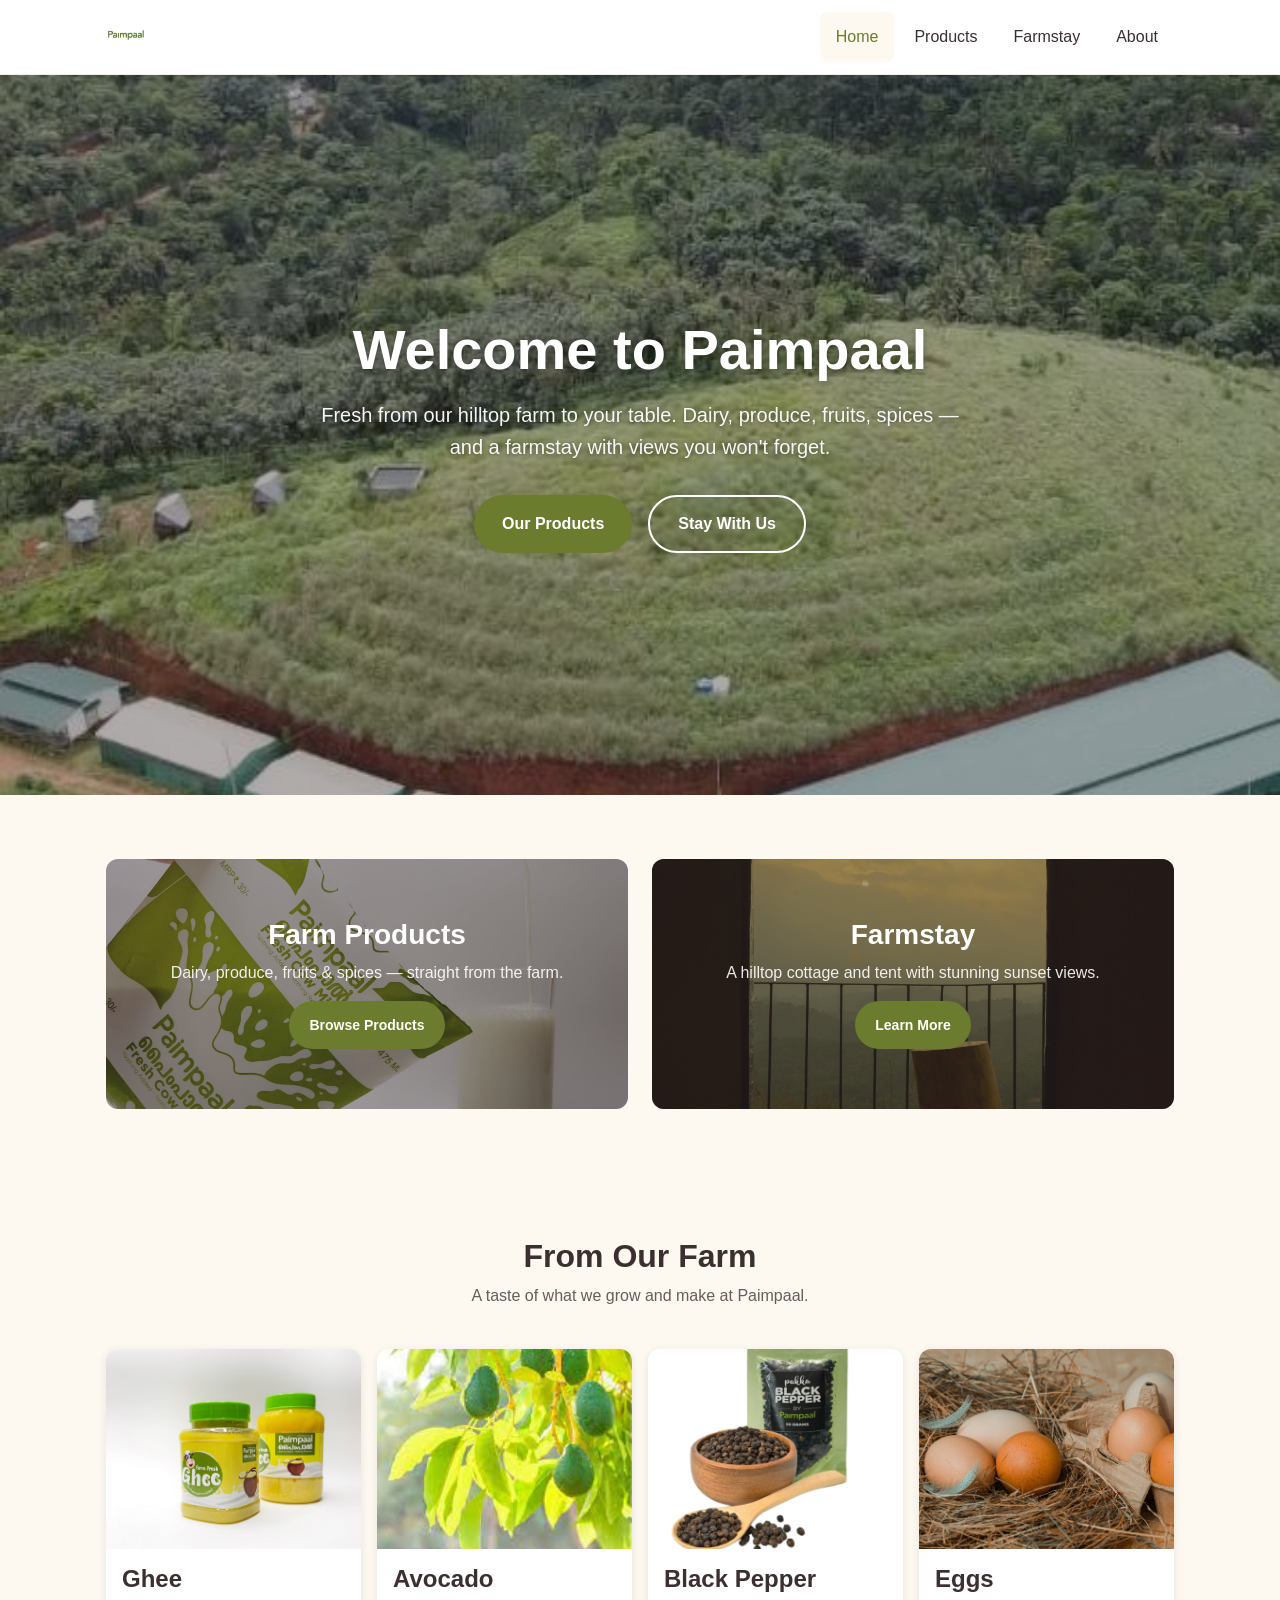
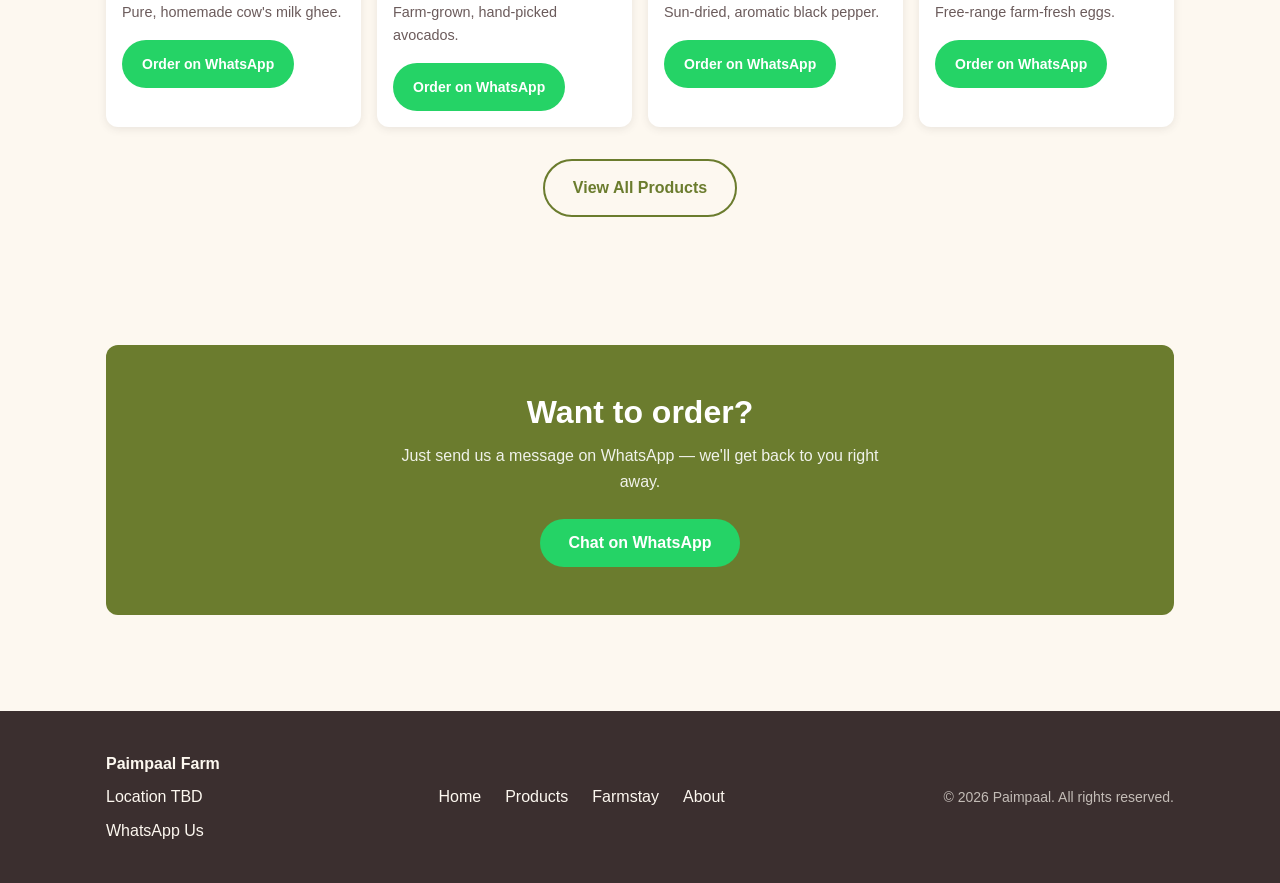
==== index.html @ 1454d9e9 "Initial site: 4-page static site with mobile-first design HTML + CSS + vanilla JS, no frameworks. Pa" ====
<!DOCTYPE html>
<html lang="en">
<head>
  <meta charset="UTF-8">
  <meta name="viewport" content="width=device-width, initial-scale=1.0">
  <meta name="description" content="Paimpaal — Fresh farm products and hilltop farmstay in India. Dairy, produce, fruits, spices, and a scenic cottage getaway.">
  <title>Paimpaal — Farm Fresh Products & Farmstay</title>
  <link rel="stylesheet" href="css/style.css">
</head>
<body>

  <!-- Header -->
  <header class="header">
    <div class="container">
      <a href="index.html" class="header__logo">
        <img src="images/green_logo.png" alt="Paimpaal" width="120" height="40">
      </a>
      <nav class="header__nav">
        <a href="index.html">Home</a>
        <a href="products.html">Products</a>
        <a href="farmstay.html">Farmstay</a>
        <a href="about.html">About</a>
      </nav>
      <button class="header__hamburger" aria-label="Menu">
        <span></span>
        <span></span>
        <span></span>
      </button>
    </div>
  </header>

  <!-- Hero -->
  <section class="hero">
    <img src="images/farm_top.jpeg" alt="Aerial view of Paimpaal farm" class="hero__bg" loading="eager">
    <div class="hero__content">
      <h1>Welcome to Paimpaal</h1>
      <p>Fresh from our hilltop farm to your table. Dairy, produce, fruits, spices — and a farmstay with views you won't forget.</p>
      <div style="display: flex; gap: 1rem; justify-content: center; flex-wrap: wrap;">
        <a href="products.html" class="btn btn--primary">Our Products</a>
        <a href="farmstay.html" class="btn btn--outline">Stay With Us</a>
      </div>
    </div>
  </section>

  <!-- Quick Links -->
  <section>
    <div class="container">
      <div class="quick-links">
        <a href="products.html" class="quick-link">
          <img src="images/milk.jpg" alt="Farm products" loading="lazy">
          <div class="quick-link__overlay">
            <h3>Farm Products</h3>
            <p>Dairy, produce, fruits & spices — straight from the farm.</p>
            <span class="btn btn--primary btn--sm">Browse Products</span>
          </div>
        </a>
        <a href="farmstay.html" class="quick-link">
          <img src="images/tent_scenery.jpeg" alt="Farmstay with scenic views" loading="lazy">
          <div class="quick-link__overlay">
            <h3>Farmstay</h3>
            <p>A hilltop cottage and tent with stunning sunset views.</p>
            <span class="btn btn--primary btn--sm">Learn More</span>
          </div>
        </a>
      </div>
    </div>
  </section>

  <!-- Featured Products -->
  <section>
    <div class="container">
      <div class="section-header">
        <h2>From Our Farm</h2>
        <p>A taste of what we grow and make at Paimpaal.</p>
      </div>
      <div class="featured-grid">
        <div class="card">
          <img src="images/ghee.jpg" alt="Fresh ghee" class="card__img" loading="lazy">
          <div class="card__body">
            <h3>Ghee</h3>
            <p>Pure, homemade cow's milk ghee.</p>
            <button class="btn btn--whatsapp btn--sm" onclick="openWhatsApp('Ghee')">Order on WhatsApp</button>
          </div>
        </div>
        <div class="card">
          <img src="images/avocado.jpg" alt="Fresh avocados" class="card__img" loading="lazy">
          <div class="card__body">
            <h3>Avocado</h3>
            <p>Farm-grown, hand-picked avocados.</p>
            <button class="btn btn--whatsapp btn--sm" onclick="openWhatsApp('Avocados')">Order on WhatsApp</button>
          </div>
        </div>
        <div class="card">
          <img src="images/black_pepper.jpeg" alt="Black pepper" class="card__img" loading="lazy">
          <div class="card__body">
            <h3>Black Pepper</h3>
            <p>Sun-dried, aromatic black pepper.</p>
            <button class="btn btn--whatsapp btn--sm" onclick="openWhatsApp('Black Pepper')">Order on WhatsApp</button>
          </div>
        </div>
        <div class="card">
          <img src="images/eggs.jpg" alt="Fresh eggs" class="card__img" loading="lazy">
          <div class="card__body">
            <h3>Eggs</h3>
            <p>Free-range farm-fresh eggs.</p>
            <button class="btn btn--whatsapp btn--sm" onclick="openWhatsApp('Eggs')">Order on WhatsApp</button>
          </div>
        </div>
      </div>
      <div class="text-center mt-2">
        <a href="products.html" class="btn btn--outline-green">View All Products</a>
      </div>
    </div>
  </section>

  <!-- CTA -->
  <section>
    <div class="container">
      <div class="cta-banner">
        <h2>Want to order?</h2>
        <p>Just send us a message on WhatsApp — we'll get back to you right away.</p>
        <button class="btn btn--whatsapp" onclick="openWhatsApp('', 'Hi! I\'d like to know more about Paimpaal products.')">Chat on WhatsApp</button>
      </div>
    </div>
  </section>

  <!-- Footer -->
  <footer class="footer">
    <div class="container">
      <div class="footer__contact">
        <strong>Paimpaal Farm</strong>
        <span>Location TBD</span>
        <a href="#" onclick="openWhatsApp('', 'Hi! I have a question about Paimpaal.'); return false;">WhatsApp Us</a>
      </div>
      <div class="footer__links">
        <a href="index.html">Home</a>
        <a href="products.html">Products</a>
        <a href="farmstay.html">Farmstay</a>
        <a href="about.html">About</a>
      </div>
      <div class="footer__copy">
        &copy; 2026 Paimpaal. All rights reserved.
      </div>
    </div>
  </footer>

  <script src="js/main.js"></script>
</body>
</html>
---- css/style.css ----
/* ===== RESET & BASE ===== */
*, *::before, *::after {
  box-sizing: border-box;
  margin: 0;
  padding: 0;
}

:root {
  --green: #6B7C2E;
  --green-dark: #4A5620;
  --green-light: #8FA43D;
  --cream: #FDF8F0;
  --cream-dark: #F5EDE0;
  --brown: #3B2F2F;
  --brown-light: #6B5B5B;
  --terracotta: #C1644A;
  --terracotta-dark: #A04E38;
  --white: #FFFFFF;
  --shadow: 0 2px 8px rgba(59, 47, 47, 0.1);
  --shadow-hover: 0 4px 16px rgba(59, 47, 47, 0.15);
  --radius: 12px;
  --transition: 0.2s ease;
}

html {
  scroll-behavior: smooth;
}

body {
  font-family: -apple-system, BlinkMacSystemFont, "Segoe UI", Roboto, "Helvetica Neue", Arial, sans-serif;
  background: var(--cream);
  color: var(--brown);
  line-height: 1.6;
  -webkit-font-smoothing: antialiased;
}

img {
  max-width: 100%;
  height: auto;
  display: block;
}

a {
  color: var(--green);
  text-decoration: none;
}

a:hover {
  color: var(--green-dark);
}

/* ===== TYPOGRAPHY ===== */
h1, h2, h3, h4 {
  line-height: 1.2;
  color: var(--brown);
}

h1 { font-size: 2rem; }
h2 { font-size: 1.6rem; }
h3 { font-size: 1.25rem; }

@media (min-width: 768px) {
  h1 { font-size: 2.75rem; }
  h2 { font-size: 2rem; }
  h3 { font-size: 1.5rem; }
}

/* ===== LAYOUT ===== */
.container {
  width: 100%;
  max-width: 1100px;
  margin: 0 auto;
  padding: 0 1rem;
}

section {
  padding: 3rem 0;
}

@media (min-width: 768px) {
  section {
    padding: 4rem 0;
  }
}

/* ===== HEADER ===== */
.header {
  position: sticky;
  top: 0;
  z-index: 100;
  background: var(--white);
  border-bottom: 1px solid var(--cream-dark);
  padding: 0.75rem 0;
}

.header .container {
  display: flex;
  align-items: center;
  justify-content: space-between;
}

.header__logo img {
  height: 40px;
  width: auto;
}

.header__nav {
  display: none;
  position: absolute;
  top: 100%;
  left: 0;
  right: 0;
  background: var(--white);
  border-bottom: 1px solid var(--cream-dark);
  padding: 1rem;
  flex-direction: column;
  gap: 0;
}

.header__nav.active {
  display: flex;
}

.header__nav a {
  display: block;
  padding: 0.75rem 1rem;
  color: var(--brown);
  font-weight: 500;
  border-radius: 8px;
  transition: background var(--transition);
}

.header__nav a:hover,
.header__nav a.active {
  background: var(--cream);
  color: var(--green);
}

.header__hamburger {
  display: flex;
  flex-direction: column;
  gap: 5px;
  background: none;
  border: none;
  cursor: pointer;
  padding: 8px;
  min-width: 48px;
  min-height: 48px;
  align-items: center;
  justify-content: center;
}

.header__hamburger span {
  display: block;
  width: 24px;
  height: 2px;
  background: var(--brown);
  border-radius: 2px;
  transition: transform var(--transition), opacity var(--transition);
}

.header__hamburger.active span:nth-child(1) {
  transform: translateY(7px) rotate(45deg);
}

.header__hamburger.active span:nth-child(2) {
  opacity: 0;
}

.header__hamburger.active span:nth-child(3) {
  transform: translateY(-7px) rotate(-45deg);
}

@media (min-width: 768px) {
  .header__nav {
    display: flex;
    position: static;
    flex-direction: row;
    background: none;
    border: none;
    padding: 0;
    gap: 0.25rem;
  }

  .header__hamburger {
    display: none;
  }
}

/* ===== HERO ===== */
.hero {
  position: relative;
  min-height: 70vh;
  display: flex;
  align-items: center;
  justify-content: center;
  text-align: center;
  overflow: hidden;
  background: var(--brown);
}

.hero__bg {
  position: absolute;
  inset: 0;
  width: 100%;
  height: 100%;
  object-fit: cover;
  opacity: 0.6;
}

.hero__content {
  position: relative;
  z-index: 1;
  color: var(--white);
  padding: 2rem 1rem;
  max-width: 700px;
}

.hero__content h1 {
  color: var(--white);
  font-size: 2.5rem;
  margin-bottom: 1rem;
  text-shadow: 0 2px 8px rgba(0,0,0,0.4);
}

.hero__content p {
  font-size: 1.1rem;
  margin-bottom: 2rem;
  text-shadow: 0 1px 4px rgba(0,0,0,0.4);
  opacity: 0.95;
}

@media (min-width: 768px) {
  .hero {
    min-height: 80vh;
  }

  .hero__content h1 {
    font-size: 3.5rem;
  }

  .hero__content p {
    font-size: 1.25rem;
  }
}

/* ===== BUTTONS ===== */
.btn {
  display: inline-flex;
  align-items: center;
  gap: 0.5rem;
  padding: 0.875rem 1.75rem;
  border-radius: 50px;
  font-size: 1rem;
  font-weight: 600;
  border: none;
  cursor: pointer;
  transition: background var(--transition), transform var(--transition);
  text-decoration: none;
  min-height: 48px;
}

.btn:hover {
  transform: translateY(-1px);
}

.btn--primary {
  background: var(--green);
  color: var(--white);
}

.btn--primary:hover {
  background: var(--green-dark);
  color: var(--white);
}

.btn--whatsapp {
  background: #25D366;
  color: var(--white);
}

.btn--whatsapp:hover {
  background: #1DA851;
  color: var(--white);
}

.btn--outline {
  background: transparent;
  color: var(--white);
  border: 2px solid var(--white);
}

.btn--outline:hover {
  background: var(--white);
  color: var(--brown);
}

.btn--outline-green {
  background: transparent;
  color: var(--green);
  border: 2px solid var(--green);
}

.btn--outline-green:hover {
  background: var(--green);
  color: var(--white);
}

.btn--sm {
  padding: 0.625rem 1.25rem;
  font-size: 0.875rem;
}

/* ===== CARDS ===== */
.card-grid {
  display: grid;
  grid-template-columns: 1fr;
  gap: 1.5rem;
}

@media (min-width: 500px) {
  .card-grid {
    grid-template-columns: repeat(2, 1fr);
  }
}

@media (min-width: 768px) {
  .card-grid {
    grid-template-columns: repeat(3, 1fr);
  }
}

@media (min-width: 1024px) {
  .card-grid {
    grid-template-columns: repeat(4, 1fr);
  }
}

.card {
  background: var(--white);
  border-radius: var(--radius);
  overflow: hidden;
  box-shadow: var(--shadow);
  transition: box-shadow var(--transition), transform var(--transition);
}

.card:hover {
  box-shadow: var(--shadow-hover);
  transform: translateY(-2px);
}

.card__img {
  width: 100%;
  height: 200px;
  object-fit: cover;
}

.card__body {
  padding: 1rem;
}

.card__body h3 {
  margin-bottom: 0.5rem;
}

.card__body p {
  color: var(--brown-light);
  font-size: 0.9rem;
  margin-bottom: 1rem;
}

/* ===== SECTION HEADERS ===== */
.section-header {
  text-align: center;
  margin-bottom: 2.5rem;
}

.section-header h2 {
  margin-bottom: 0.5rem;
}

.section-header p {
  color: var(--brown-light);
  max-width: 600px;
  margin: 0 auto;
}

/* ===== QUICK LINKS (Home Page) ===== */
.quick-links {
  display: grid;
  grid-template-columns: 1fr;
  gap: 1.5rem;
}

@media (min-width: 768px) {
  .quick-links {
    grid-template-columns: repeat(2, 1fr);
  }
}

.quick-link {
  position: relative;
  display: flex;
  align-items: center;
  justify-content: center;
  min-height: 250px;
  border-radius: var(--radius);
  overflow: hidden;
  text-decoration: none;
}

.quick-link img {
  position: absolute;
  inset: 0;
  width: 100%;
  height: 100%;
  object-fit: cover;
  transition: transform 0.4s ease;
}

.quick-link:hover img {
  transform: scale(1.05);
}

.quick-link__overlay {
  position: relative;
  z-index: 1;
  text-align: center;
  color: var(--white);
  padding: 2rem;
  background: rgba(59, 47, 47, 0.5);
  width: 100%;
  height: 100%;
  display: flex;
  flex-direction: column;
  align-items: center;
  justify-content: center;
  min-height: 250px;
}

.quick-link__overlay h3 {
  color: var(--white);
  font-size: 1.75rem;
  margin-bottom: 0.5rem;
}

.quick-link__overlay p {
  opacity: 0.9;
  margin-bottom: 1rem;
}

/* ===== FEATURED PRODUCTS (Home Page) ===== */
.featured-grid {
  display: grid;
  grid-template-columns: repeat(2, 1fr);
  gap: 1rem;
}

@media (min-width: 768px) {
  .featured-grid {
    grid-template-columns: repeat(4, 1fr);
  }
}

/* ===== PRODUCT CATEGORY ===== */
.category {
  margin-bottom: 3rem;
}

.category h2 {
  padding-bottom: 0.5rem;
  margin-bottom: 1.5rem;
  border-bottom: 3px solid var(--green-light);
  display: inline-block;
}

/* ===== FARMSTAY ===== */
.farmstay-hero {
  position: relative;
  min-height: 50vh;
  display: flex;
  align-items: center;
  justify-content: center;
  text-align: center;
  overflow: hidden;
  background: var(--brown);
  border-radius: var(--radius);
}

.farmstay-hero__bg {
  position: absolute;
  inset: 0;
  width: 100%;
  height: 100%;
  object-fit: cover;
  opacity: 0.5;
}

.farmstay-hero__content {
  position: relative;
  z-index: 1;
  color: var(--white);
  padding: 2rem 1rem;
}

.farmstay-hero__content h2 {
  color: var(--white);
  font-size: 2rem;
  margin-bottom: 0.75rem;
}

@media (min-width: 768px) {
  .farmstay-hero__content h2 {
    font-size: 2.5rem;
  }
}

.gallery-grid {
  display: grid;
  grid-template-columns: 1fr;
  gap: 1rem;
}

@media (min-width: 500px) {
  .gallery-grid {
    grid-template-columns: repeat(2, 1fr);
  }
}

@media (min-width: 768px) {
  .gallery-grid {
    grid-template-columns: repeat(3, 1fr);
  }
}

.gallery-grid img {
  width: 100%;
  height: 250px;
  object-fit: cover;
  border-radius: var(--radius);
  cursor: pointer;
  transition: transform var(--transition);
}

.gallery-grid img:hover {
  transform: scale(1.02);
}

.amenities-list {
  display: grid;
  grid-template-columns: 1fr;
  gap: 1rem;
  list-style: none;
}

@media (min-width: 500px) {
  .amenities-list {
    grid-template-columns: repeat(2, 1fr);
  }
}

.amenities-list li {
  display: flex;
  align-items: center;
  gap: 0.75rem;
  padding: 1rem;
  background: var(--white);
  border-radius: 8px;
  box-shadow: var(--shadow);
  font-weight: 500;
}

.amenities-list .icon {
  font-size: 1.5rem;
  flex-shrink: 0;
}

/* ===== ABOUT PAGE ===== */
.about-intro {
  display: grid;
  grid-template-columns: 1fr;
  gap: 2rem;
  align-items: center;
}

@media (min-width: 768px) {
  .about-intro {
    grid-template-columns: 1fr 1fr;
  }
}

.about-intro img {
  border-radius: var(--radius);
  width: 100%;
  height: 350px;
  object-fit: cover;
}

.trust-grid {
  display: grid;
  grid-template-columns: 1fr;
  gap: 1.5rem;
}

@media (min-width: 768px) {
  .trust-grid {
    grid-template-columns: repeat(3, 1fr);
  }
}

.trust-card {
  background: var(--white);
  border-radius: var(--radius);
  overflow: hidden;
  box-shadow: var(--shadow);
  text-align: center;
}

.trust-card img {
  width: 100%;
  height: 300px;
  object-fit: cover;
  object-position: top;
}

.trust-card p {
  padding: 1rem;
  font-weight: 500;
  color: var(--brown-light);
}

/* ===== FOOTER ===== */
.footer {
  background: var(--brown);
  color: var(--cream);
  padding: 2.5rem 0;
  margin-top: 2rem;
}

.footer .container {
  display: flex;
  flex-direction: column;
  gap: 1.5rem;
  align-items: center;
  text-align: center;
}

@media (min-width: 768px) {
  .footer .container {
    flex-direction: row;
    justify-content: space-between;
    text-align: left;
  }
}

.footer a {
  color: var(--cream);
}

.footer a:hover {
  color: var(--white);
}

.footer__contact {
  display: flex;
  flex-direction: column;
  gap: 0.5rem;
}

.footer__links {
  display: flex;
  gap: 1.5rem;
}

.footer__copy {
  opacity: 0.7;
  font-size: 0.875rem;
}

/* ===== PAGE HERO (inner pages) ===== */
.page-hero {
  background: var(--green);
  color: var(--white);
  padding: 3rem 0;
  text-align: center;
}

.page-hero h1 {
  color: var(--white);
}

.page-hero p {
  opacity: 0.9;
  margin-top: 0.5rem;
}

/* ===== CTA BANNER ===== */
.cta-banner {
  background: var(--green);
  color: var(--white);
  text-align: center;
  padding: 3rem 1rem;
  border-radius: var(--radius);
}

.cta-banner h2 {
  color: var(--white);
  margin-bottom: 0.75rem;
}

.cta-banner p {
  opacity: 0.9;
  margin-bottom: 1.5rem;
  max-width: 500px;
  margin-left: auto;
  margin-right: auto;
}

/* ===== LIGHTBOX ===== */
.lightbox {
  display: none;
  position: fixed;
  inset: 0;
  z-index: 200;
  background: rgba(0, 0, 0, 0.9);
  align-items: center;
  justify-content: center;
  padding: 1rem;
}

.lightbox.active {
  display: flex;
}

.lightbox img {
  max-width: 90vw;
  max-height: 90vh;
  border-radius: 8px;
}

.lightbox__close {
  position: absolute;
  top: 1rem;
  right: 1rem;
  background: none;
  border: none;
  color: white;
  font-size: 2rem;
  cursor: pointer;
  min-width: 48px;
  min-height: 48px;
  display: flex;
  align-items: center;
  justify-content: center;
}

/* ===== UTILITIES ===== */
.text-center { text-align: center; }
.mt-1 { margin-top: 1rem; }
.mt-2 { margin-top: 2rem; }
.mb-1 { margin-bottom: 1rem; }
.mb-2 { margin-bottom: 2rem; }
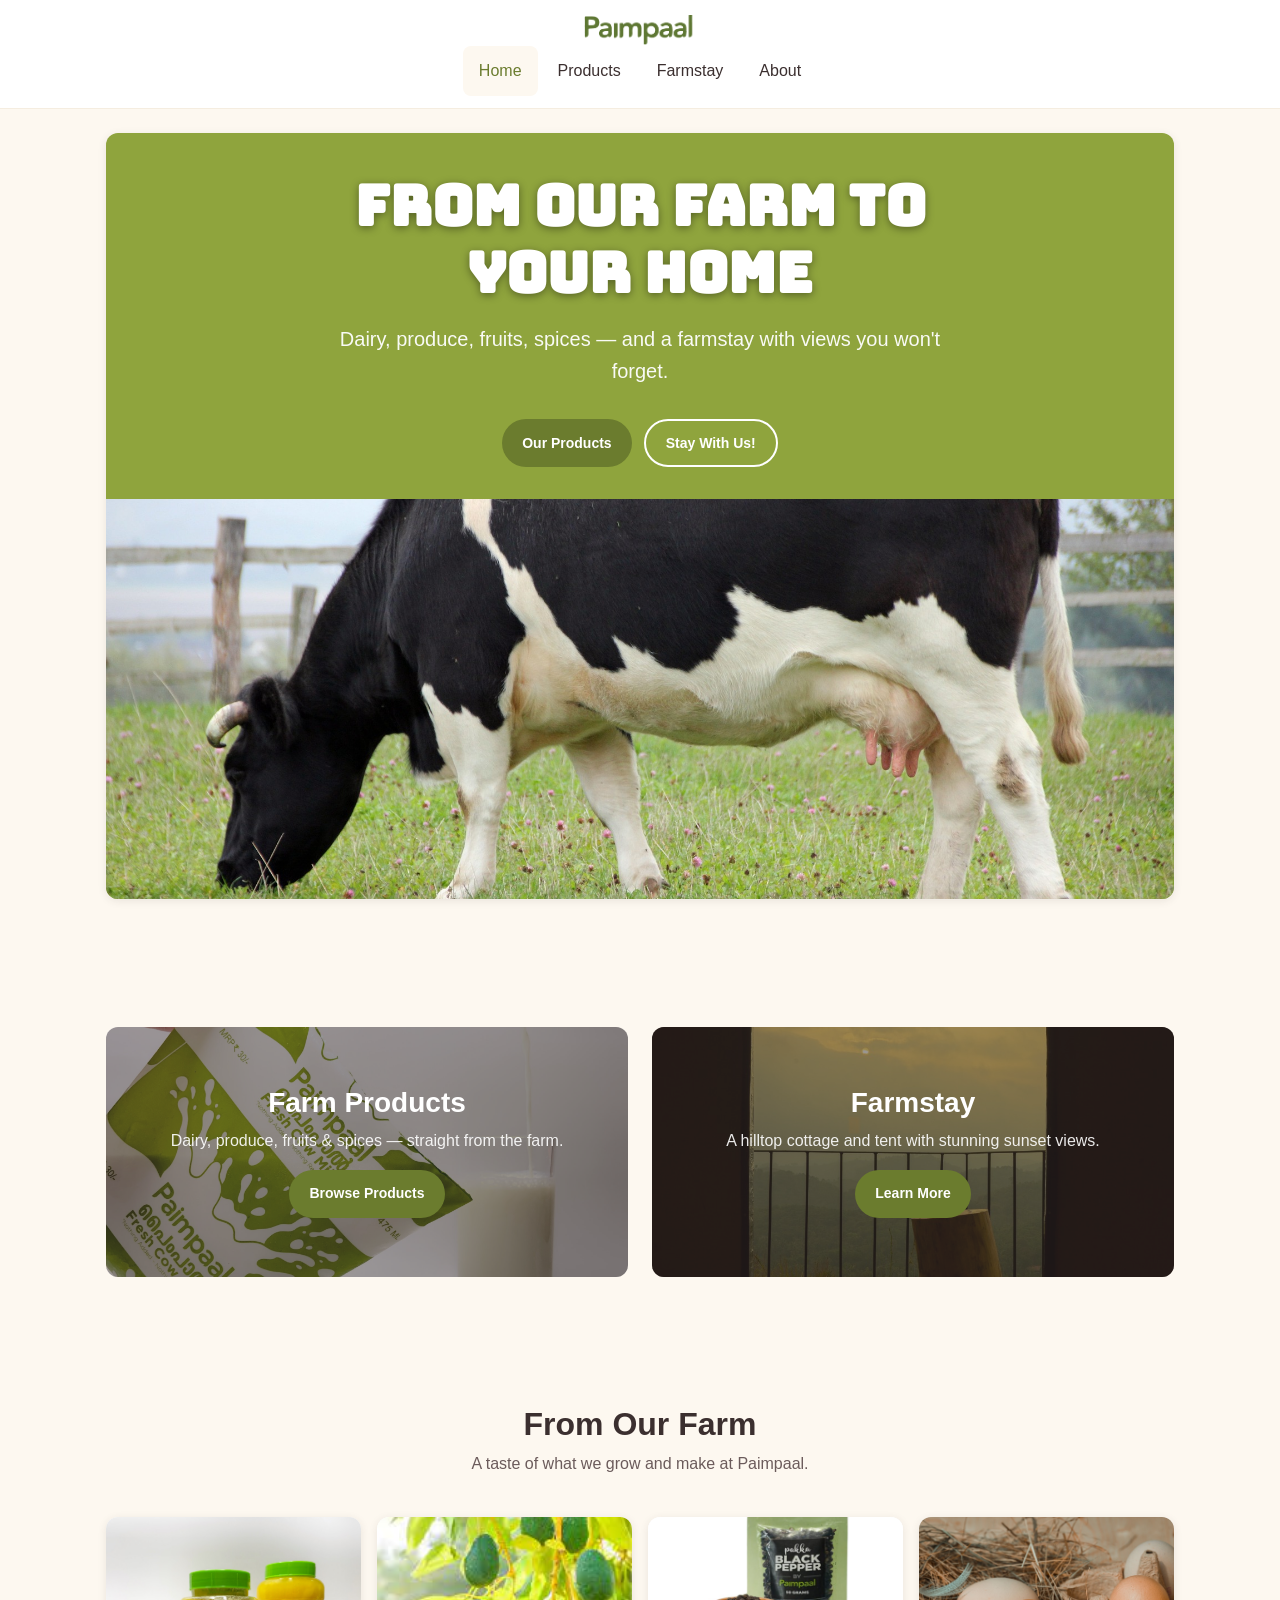
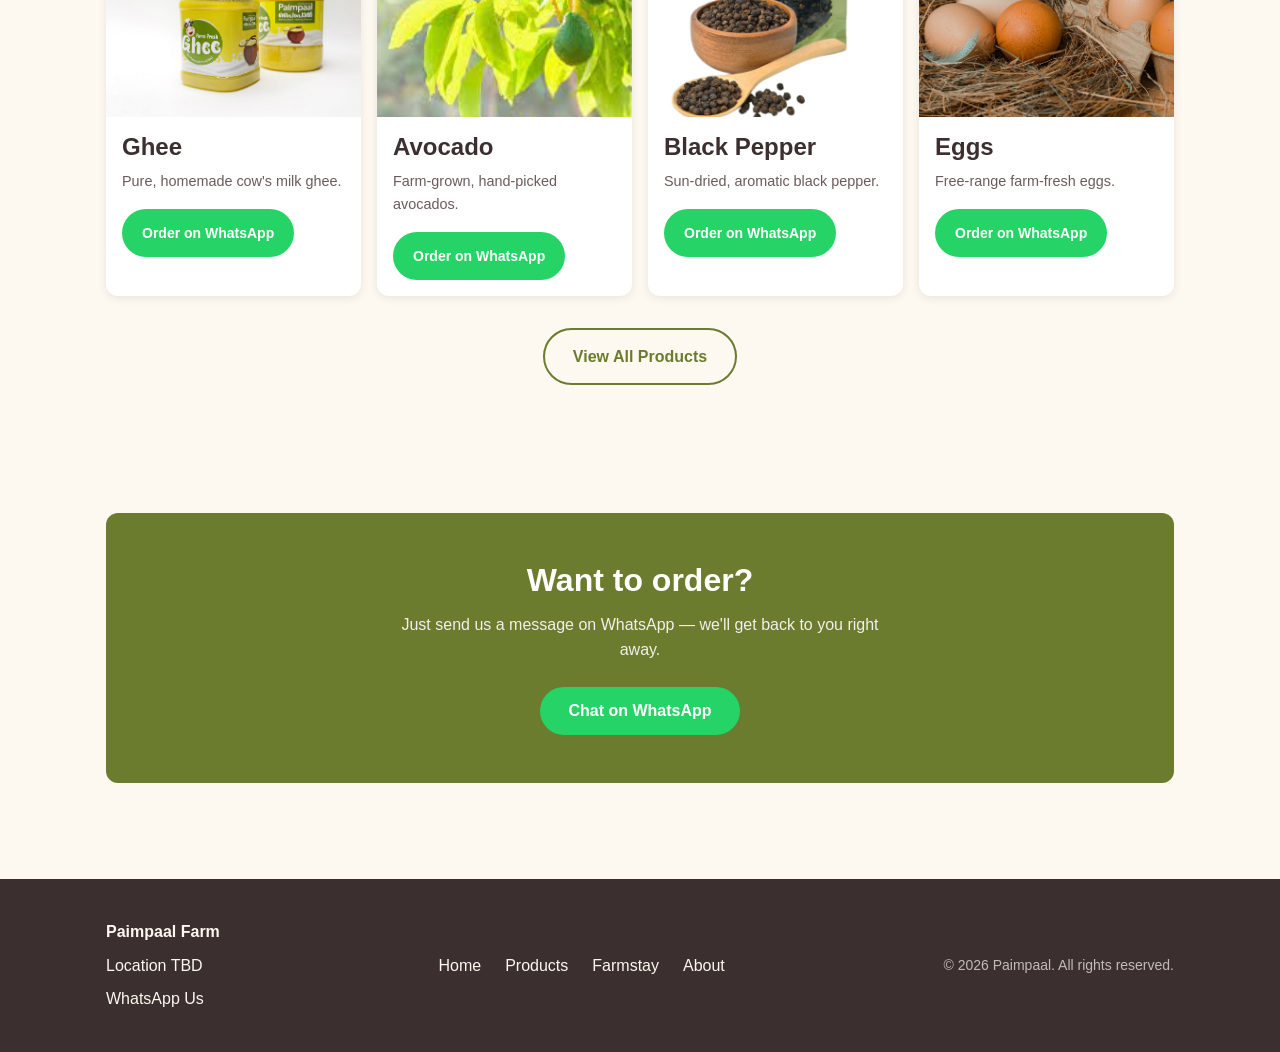
==== commit 9dc6891d: "enhanced aeshetics of homepage card" ====
--- a/index.html
+++ b/index.html
@@ -5,6 +5,9 @@
   <meta name="viewport" content="width=device-width, initial-scale=1.0">
   <meta name="description" content="Paimpaal — Fresh farm products and hilltop farmstay in India. Dairy, produce, fruits, spices, and a scenic cottage getaway.">
   <title>Paimpaal — Farm Fresh Products & Farmstay</title>
+  <link rel="preconnect" href="https://fonts.googleapis.com">
+  <link rel="preconnect" href="https://fonts.gstatic.com" crossorigin>
+  <link href="https://fonts.googleapis.com/css2?family=Bungee&display=swap" rel="stylesheet">
   <link rel="stylesheet" href="css/style.css">
 </head>
 <body>
@@ -14,6 +17,7 @@
     <div class="container">
       <a href="index.html" class="header__logo">
         <img src="images/green_logo.png" alt="Paimpaal" width="120" height="40">
+        <!-- <span>A Wayanad Dairy Group Venture</span> -->
       </a>
       <nav class="header__nav">
         <a href="index.html">Home</a>
@@ -30,14 +34,18 @@
   </header>
 
   <!-- Hero -->
-  <section class="hero">
-    <img src="images/farm_top.jpeg" alt="Aerial view of Paimpaal farm" class="hero__bg" loading="eager">
-    <div class="hero__content">
-      <h1>Welcome to Paimpaal</h1>
-      <p>Fresh from our hilltop farm to your table. Dairy, produce, fruits, spices — and a farmstay with views you won't forget.</p>
-      <div style="display: flex; gap: 1rem; justify-content: center; flex-wrap: wrap;">
-        <a href="products.html" class="btn btn--primary">Our Products</a>
-        <a href="farmstay.html" class="btn btn--outline">Stay With Us</a>
+  <section style="padding-top: 1.5rem;">
+    <div class="container">
+      <div class="hero">
+        <div class="hero__content">
+          <h1>From Our Farm To Your Home</h1>
+          <p>Dairy, produce, fruits, spices — and a farmstay with views you won't forget.</p>
+          <div style="display: flex; gap: 0.75rem; justify-content: center;">
+            <a href="products.html" class="btn btn--primary btn--sm">Our Products</a>
+            <a href="farmstay.html" class="btn btn--outline btn--sm">Stay With Us!</a>
+          </div>
+        </div>
+        <img src="images/cow1.jpg" alt="Cow" class="hero__bg" loading="eager">
       </div>
     </div>
   </section>
--- a/css/style.css
+++ b/css/style.css
@@ -96,12 +96,26 @@
 .header .container {
   display: flex;
   align-items: center;
-  justify-content: space-between;
+  justify-content: center;
+  position: relative;
+}
+
+.header__logo {
+  display: flex;
+  flex-direction: column;
+  align-items: center;
 }
 
 .header__logo img {
-  height: 40px;
+  height: 30px;
   width: auto;
+  transform: translateY(3px);
+}
+
+.header__logo span {
+  font-size: 0.45rem;
+  color: var(--brown);
+  letter-spacing: 0.05em;
 }
 
 .header__nav {
@@ -148,6 +162,8 @@
   min-height: 48px;
   align-items: center;
   justify-content: center;
+  position: absolute;
+  right: 1rem;
 }
 
 .header__hamburger span {
@@ -172,6 +188,11 @@
 }
 
 @media (min-width: 768px) {
+  .header .container {
+    flex-direction: column;
+    gap: 0.25rem;
+  }
+
   .header__nav {
     display: flex;
     position: static;
@@ -189,35 +210,38 @@
 
 /* ===== HERO ===== */
 .hero {
-  position: relative;
-  min-height: 70vh;
-  display: flex;
-  align-items: center;
-  justify-content: center;
+  display: flex;
+  flex-direction: column;
+  align-items: center;
   text-align: center;
   overflow: hidden;
-  background: var(--brown);
+  background: var(--green-light);
+  border-radius: var(--radius);
+  box-shadow: var(--shadow);
+}
+
+.hero__content {
+  color: var(--white);
+  padding: 2.5rem 1.5rem 2rem;
+  max-width: 700px;
 }
 
 .hero__bg {
-  position: absolute;
-  inset: 0;
-  width: 100%;
-  height: 100%;
+  width: 100%;
+  height: 300px;
   object-fit: cover;
-  opacity: 0.6;
-}
-
-.hero__content {
-  position: relative;
-  z-index: 1;
-  color: var(--white);
-  padding: 2rem 1rem;
-  max-width: 700px;
+  display: block;
+}
+
+@media (min-width: 768px) {
+  .hero__bg {
+    height: 400px;
+  }
 }
 
 .hero__content h1 {
   color: var(--white);
+  font-family: 'Bungee', cursive;
   font-size: 2.5rem;
   margin-bottom: 1rem;
   text-shadow: 0 2px 8px rgba(0,0,0,0.4);
@@ -226,7 +250,7 @@
 .hero__content p {
   font-size: 1.1rem;
   margin-bottom: 2rem;
-  text-shadow: 0 1px 4px rgba(0,0,0,0.4);
+  /* text-shadow: 0 1px 4px rgba(0,0,0,0.4); */
   opacity: 0.95;
 }
 
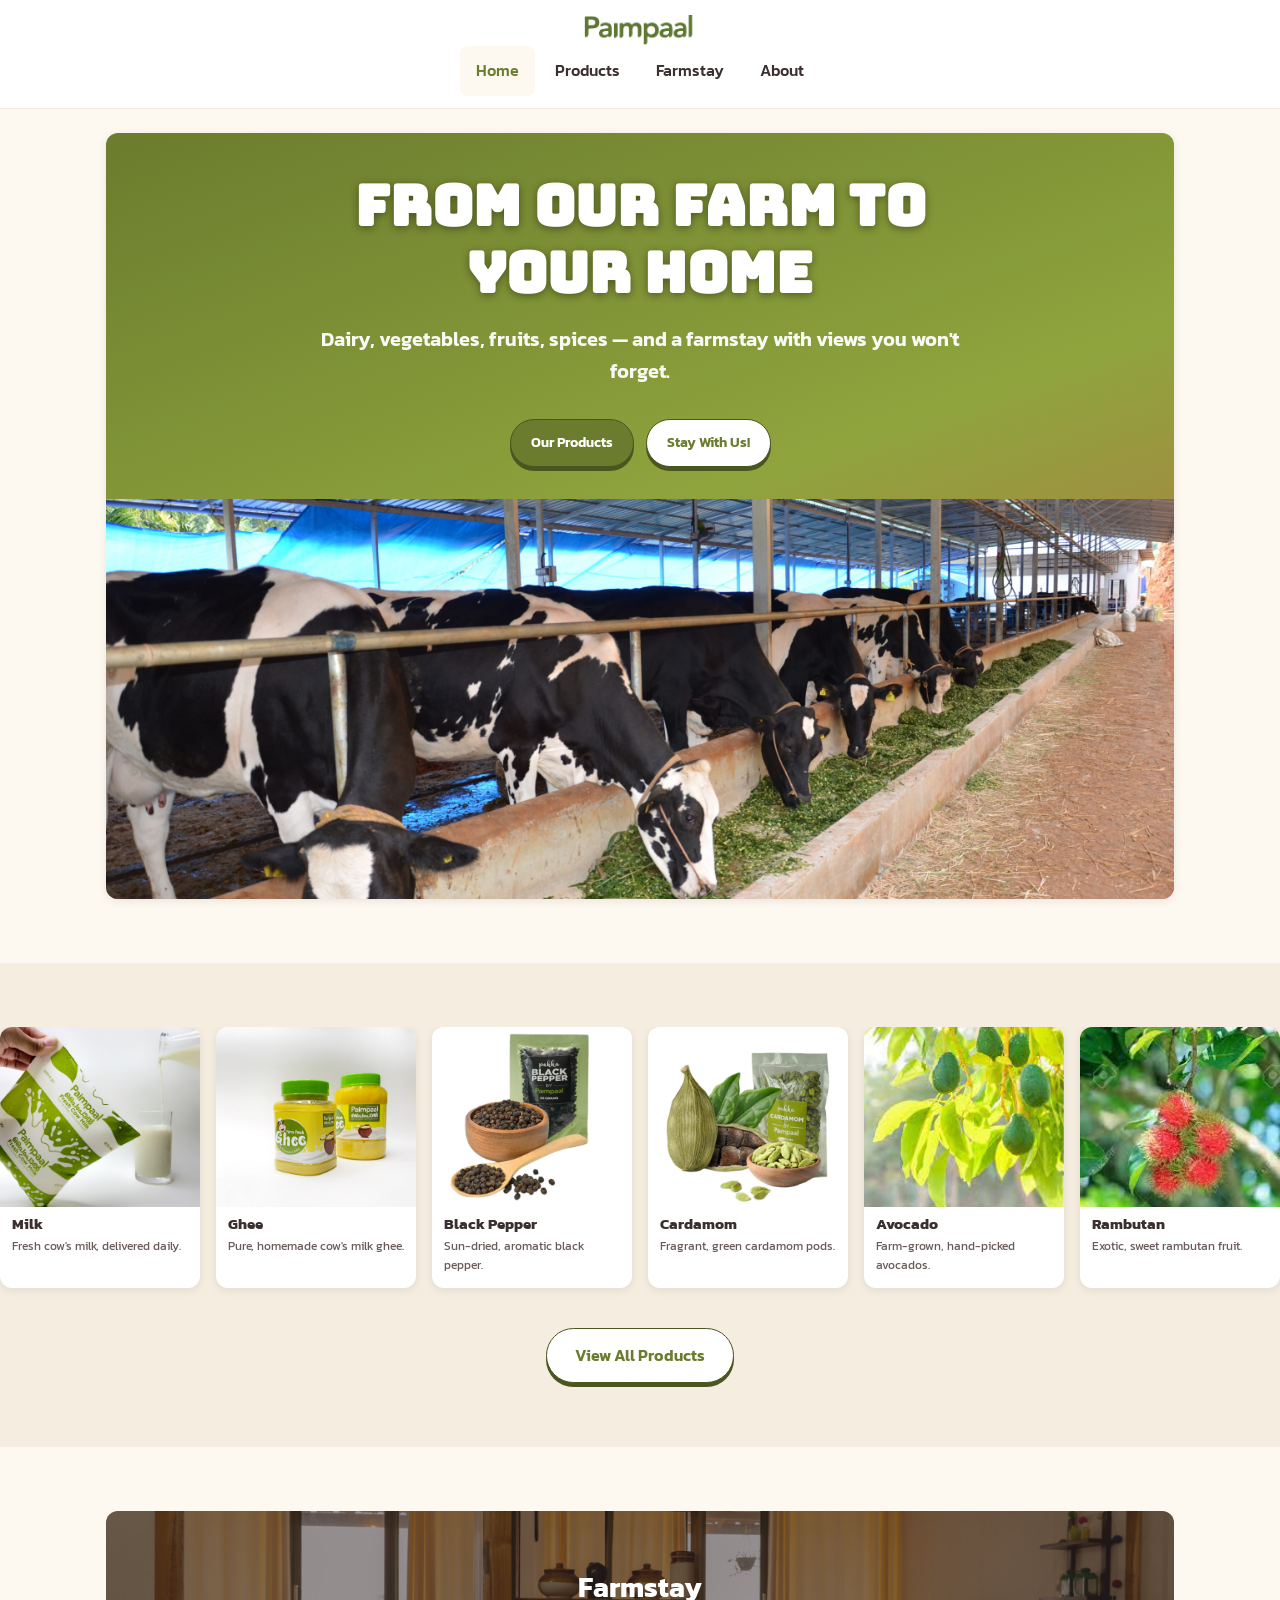
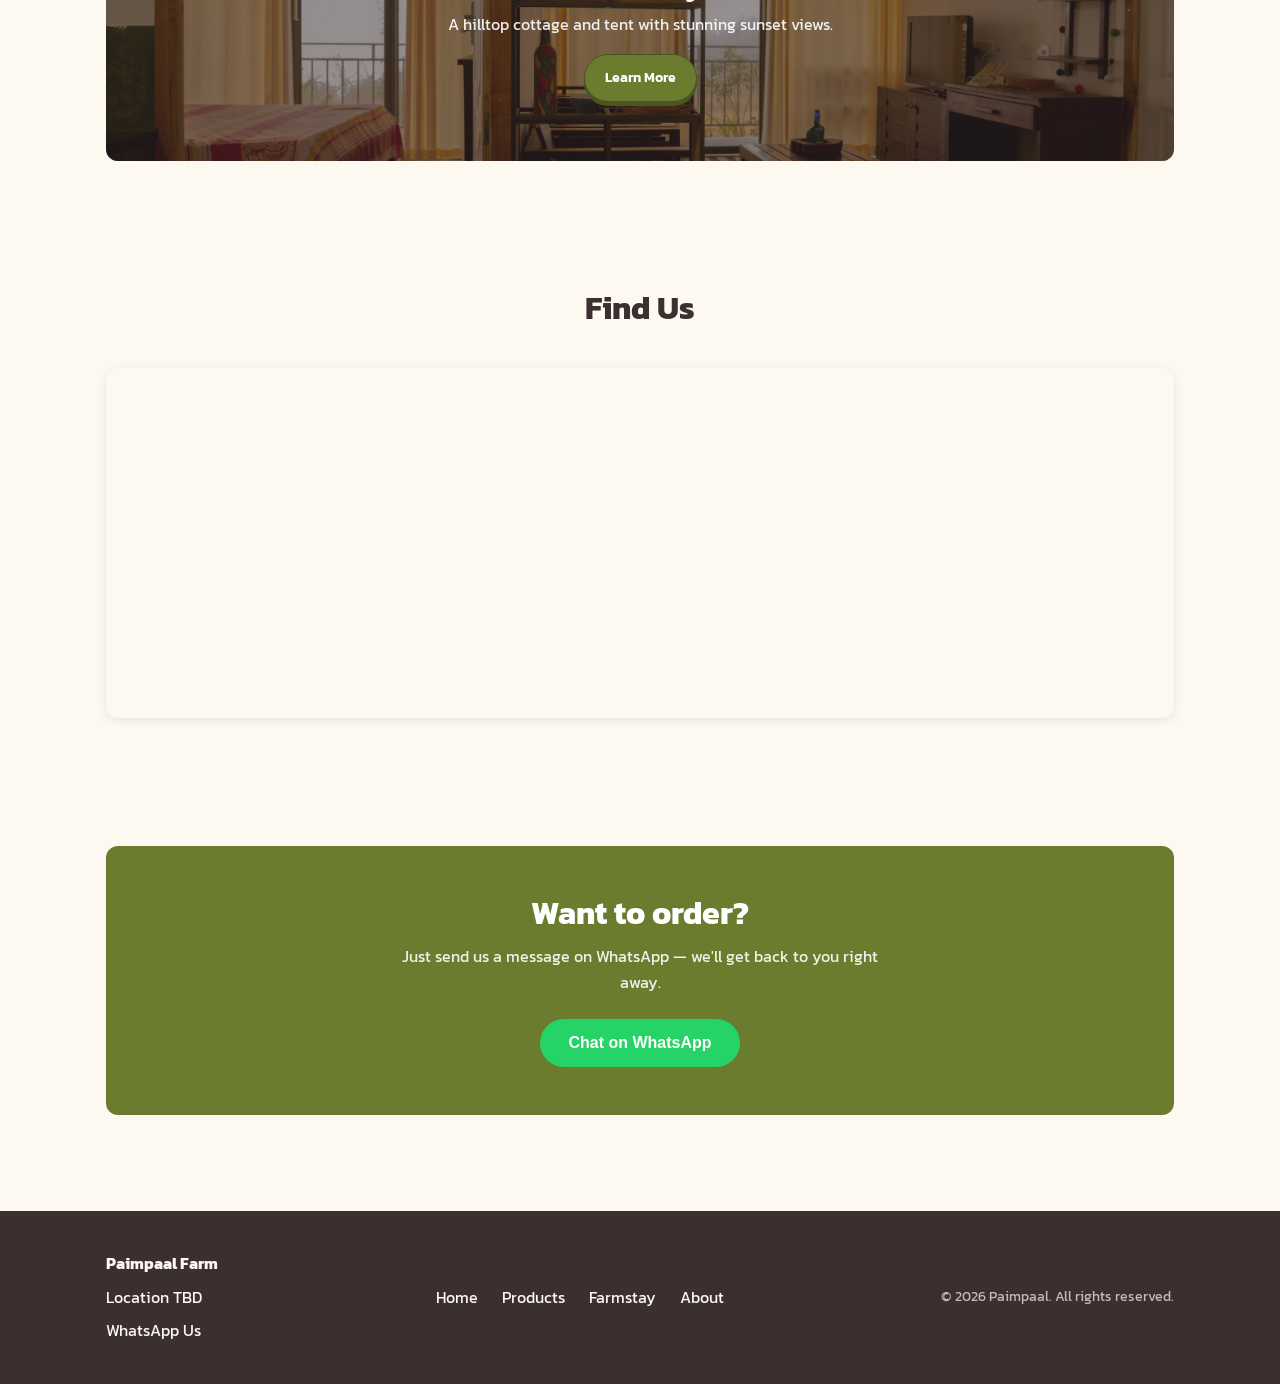
==== commit f9405129: "changed products to horizontal scroll" ====
--- a/index.html
+++ b/index.html
@@ -7,7 +7,7 @@
   <title>Paimpaal — Farm Fresh Products & Farmstay</title>
   <link rel="preconnect" href="https://fonts.googleapis.com">
   <link rel="preconnect" href="https://fonts.gstatic.com" crossorigin>
-  <link href="https://fonts.googleapis.com/css2?family=Bungee&display=swap" rel="stylesheet">
+  <link href="https://fonts.googleapis.com/css2?family=Bungee&family=Kanit:wght@300;400;500;600&display=swap" rel="stylesheet">
   <link rel="stylesheet" href="css/style.css">
 </head>
 <body>
@@ -33,90 +33,98 @@
     </div>
   </header>
 
-  <!-- Hero -->
+  <!-- Hero --> 
   <section style="padding-top: 1.5rem;">
     <div class="container">
       <div class="hero">
         <div class="hero__content">
           <h1>From Our Farm To Your Home</h1>
-          <p>Dairy, produce, fruits, spices — and a farmstay with views you won't forget.</p>
+          <p>Dairy, vegetables, fruits, spices — and a farmstay with views you won't forget.</p>
           <div style="display: flex; gap: 0.75rem; justify-content: center;">
             <a href="products.html" class="btn btn--primary btn--sm">Our Products</a>
             <a href="farmstay.html" class="btn btn--outline btn--sm">Stay With Us!</a>
           </div>
         </div>
-        <img src="images/cow1.jpg" alt="Cow" class="hero__bg" loading="eager">
+        <img src="images/cow2.jpg" alt="Cow" class="hero__bg" loading="eager">
       </div>
     </div>
   </section>
 
-  <!-- Quick Links -->
-  <section>
-    <div class="container">
-      <div class="quick-links">
-        <a href="products.html" class="quick-link">
-          <img src="images/milk.jpg" alt="Farm products" loading="lazy">
-          <div class="quick-link__overlay">
-            <h3>Farm Products</h3>
-            <p>Dairy, produce, fruits & spices — straight from the farm.</p>
-            <span class="btn btn--primary btn--sm">Browse Products</span>
-          </div>
-        </a>
-        <a href="farmstay.html" class="quick-link">
-          <img src="images/tent_scenery.jpeg" alt="Farmstay with scenic views" loading="lazy">
-          <div class="quick-link__overlay">
-            <h3>Farmstay</h3>
-            <p>A hilltop cottage and tent with stunning sunset views.</p>
-            <span class="btn btn--primary btn--sm">Learn More</span>
-          </div>
-        </a>
+  <!-- Product Scroll -->
+  <section class="product-scroll-section">
+    <div class="scroll-row">
+      <div class="scroll-card">
+        <img src="images/milk.jpg" alt="Fresh milk" loading="lazy">
+        <h3>Milk</h3>
+        <p>Fresh cow's milk, delivered daily.</p>
       </div>
+      <div class="scroll-card">
+        <img src="images/ghee.jpg" alt="Pure ghee" loading="lazy">
+        <h3>Ghee</h3>
+        <p>Pure, homemade cow's milk ghee.</p>
+      </div>
+      <div class="scroll-card">
+        <img src="images/black_pepper.jpeg" alt="Black pepper" loading="lazy">
+        <h3>Black Pepper</h3>
+        <p>Sun-dried, aromatic black pepper.</p>
+      </div>
+      <div class="scroll-card">
+        <img src="images/cardamom.jpeg" alt="Cardamom" loading="lazy">
+        <h3>Cardamom</h3>
+        <p>Fragrant, green cardamom pods.</p>
+      </div>
+      <div class="scroll-card">
+        <img src="images/avocado.jpg" alt="Avocados" loading="lazy">
+        <h3>Avocado</h3>
+        <p>Farm-grown, hand-picked avocados.</p>
+      </div>
+      <div class="scroll-card">
+        <img src="images/rambutan.jpg" alt="Rambutan" loading="lazy">
+        <h3>Rambutan</h3>
+        <p>Exotic, sweet rambutan fruit.</p>
+      </div>
+      <div class="scroll-card">
+        <img src="images/guava.jpg" alt="Guava" loading="lazy">
+        <h3>Guava</h3>
+        <p>Fragrant, hand-picked guavas.</p>
+      </div>
+    </div>
+    <div class="text-center" style="padding: 1.5rem 0 0;">
+      <a href="products.html" class="btn btn--outline">View All Products</a>
     </div>
   </section>
 
-  <!-- Featured Products -->
+  <!-- Farmstay -->
+  <section>
+    <div class="container">
+      <a href="farmstay.html" class="quick-link">
+        <img src="images/cottage_indoor.jpg" alt="Farmstay cottage interior" loading="lazy">
+        <div class="quick-link__overlay">
+          <h3>Farmstay</h3>
+          <p>A hilltop cottage and tent with stunning sunset views.</p>
+          <span class="btn btn--primary btn--sm">Learn More</span>
+        </div>
+      </a>
+    </div>
+  </section>
+
+  <!-- Map -->
   <section>
     <div class="container">
       <div class="section-header">
-        <h2>From Our Farm</h2>
-        <p>A taste of what we grow and make at Paimpaal.</p>
+        <h2>Find Us</h2>
       </div>
-      <div class="featured-grid">
-        <div class="card">
-          <img src="images/ghee.jpg" alt="Fresh ghee" class="card__img" loading="lazy">
-          <div class="card__body">
-            <h3>Ghee</h3>
-            <p>Pure, homemade cow's milk ghee.</p>
-            <button class="btn btn--whatsapp btn--sm" onclick="openWhatsApp('Ghee')">Order on WhatsApp</button>
-          </div>
-        </div>
-        <div class="card">
-          <img src="images/avocado.jpg" alt="Fresh avocados" class="card__img" loading="lazy">
-          <div class="card__body">
-            <h3>Avocado</h3>
-            <p>Farm-grown, hand-picked avocados.</p>
-            <button class="btn btn--whatsapp btn--sm" onclick="openWhatsApp('Avocados')">Order on WhatsApp</button>
-          </div>
-        </div>
-        <div class="card">
-          <img src="images/black_pepper.jpeg" alt="Black pepper" class="card__img" loading="lazy">
-          <div class="card__body">
-            <h3>Black Pepper</h3>
-            <p>Sun-dried, aromatic black pepper.</p>
-            <button class="btn btn--whatsapp btn--sm" onclick="openWhatsApp('Black Pepper')">Order on WhatsApp</button>
-          </div>
-        </div>
-        <div class="card">
-          <img src="images/eggs.jpg" alt="Fresh eggs" class="card__img" loading="lazy">
-          <div class="card__body">
-            <h3>Eggs</h3>
-            <p>Free-range farm-fresh eggs.</p>
-            <button class="btn btn--whatsapp btn--sm" onclick="openWhatsApp('Eggs')">Order on WhatsApp</button>
-          </div>
-        </div>
-      </div>
-      <div class="text-center mt-2">
-        <a href="products.html" class="btn btn--outline-green">View All Products</a>
+      <div class="map-embed">
+        <!-- TODO: Replace with actual farm coordinates/place ID -->
+        <iframe
+          src="https://www.google.com/maps/embed?pb=!1m18!1m12!1m3!1d50000!2d76.0!3d11.6!2m3!1f0!2f0!3f0!3m2!1i1024!2i768!4f13.1!3m3!1m2!1s0x0%3A0x0!2zMTHCsDM2JzAwLjAiTiA3NsKwMDAnMDAuMCJF!5e0!3m2!1sen!2sin!4v1234567890"
+          width="100%"
+          height="350"
+          style="border:0; border-radius: 12px;"
+          allowfullscreen=""
+          loading="lazy"
+          referrerpolicy="no-referrer-when-downgrade">
+        </iframe>
       </div>
     </div>
   </section>
--- a/css/style.css
+++ b/css/style.css
@@ -27,7 +27,7 @@
 }
 
 body {
-  font-family: -apple-system, BlinkMacSystemFont, "Segoe UI", Roboto, "Helvetica Neue", Arial, sans-serif;
+  font-family: 'Kanit', -apple-system, BlinkMacSystemFont, "Segoe UI", Roboto, sans-serif;
   background: var(--cream);
   color: var(--brown);
   line-height: 1.6;
@@ -215,7 +215,7 @@
   align-items: center;
   text-align: center;
   overflow: hidden;
-  background: var(--green-light);
+  background: linear-gradient(160deg, var(--green) 0%, var(--green-light) 50%, var(--terracotta) 100%);
   border-radius: var(--radius);
   box-shadow: var(--shadow);
 }
@@ -252,6 +252,7 @@
   margin-bottom: 2rem;
   /* text-shadow: 0 1px 4px rgba(0,0,0,0.4); */
   opacity: 0.95;
+  font-weight: 600
 }
 
 @media (min-width: 768px) {
@@ -291,11 +292,15 @@
 .btn--primary {
   background: var(--green);
   color: var(--white);
+  border: 1px solid var(--green-dark);
+  box-shadow: 0 4px 0 var(--green-dark);
 }
 
 .btn--primary:hover {
   background: var(--green-dark);
   color: var(--white);
+  transform: translateY(2px);
+  box-shadow: 0 2px 0 var(--brown);
 }
 
 .btn--whatsapp {
@@ -309,14 +314,17 @@
 }
 
 .btn--outline {
-  background: transparent;
-  color: var(--white);
-  border: 2px solid var(--white);
+  background: var(--white);
+  color: var(--green);
+  border: 1px solid var(--green-dark);
+  box-shadow: 0 4px 0 var(--green-dark);
 }
 
 .btn--outline:hover {
-  background: var(--white);
-  color: var(--brown);
+  background: var(--cream);
+  color: var(--green-dark);
+  transform: translateY(2px);
+  box-shadow: 0 2px 0 var(--brown);
 }
 
 .btn--outline-green {
@@ -333,6 +341,74 @@
 .btn--sm {
   padding: 0.625rem 1.25rem;
   font-size: 0.875rem;
+}
+
+/* ===== PRODUCT SCROLL SECTION ===== */
+.product-scroll-section {
+  background: var(--cream-dark);
+  width: 100%;
+}
+
+/* ===== SCROLL ROW ===== */
+.scroll-row {
+  display: flex;
+  gap: 1rem;
+  overflow-x: auto;
+  scroll-snap-type: x mandatory;
+  -webkit-overflow-scrolling: touch;
+  padding: 0 1rem 1rem;
+  scrollbar-width: none;
+}
+
+.scroll-row::-webkit-scrollbar {
+  display: none;
+}
+
+.scroll-card {
+  flex: 0 0 160px;
+  scroll-snap-align: start;
+  background: var(--white);
+  border-radius: var(--radius);
+  overflow: hidden;
+  box-shadow: var(--shadow);
+}
+
+.scroll-card img {
+  width: 100%;
+  height: 140px;
+  object-fit: cover;
+}
+
+.scroll-card h3 {
+  font-size: 0.95rem;
+  padding: 0.5rem 0.75rem 0;
+}
+
+.scroll-card p {
+  font-size: 0.75rem;
+  color: var(--brown-light);
+  padding: 0.25rem 0.75rem 0.75rem;
+}
+
+@media (min-width: 768px) {
+  .scroll-card {
+    flex: 0 0 200px;
+  }
+
+  .scroll-card img {
+    height: 180px;
+  }
+}
+
+/* ===== MAP ===== */
+.map-embed {
+  border-radius: var(--radius);
+  overflow: hidden;
+  box-shadow: var(--shadow);
+}
+
+.map-embed iframe {
+  display: block;
 }
 
 /* ===== CARDS ===== */
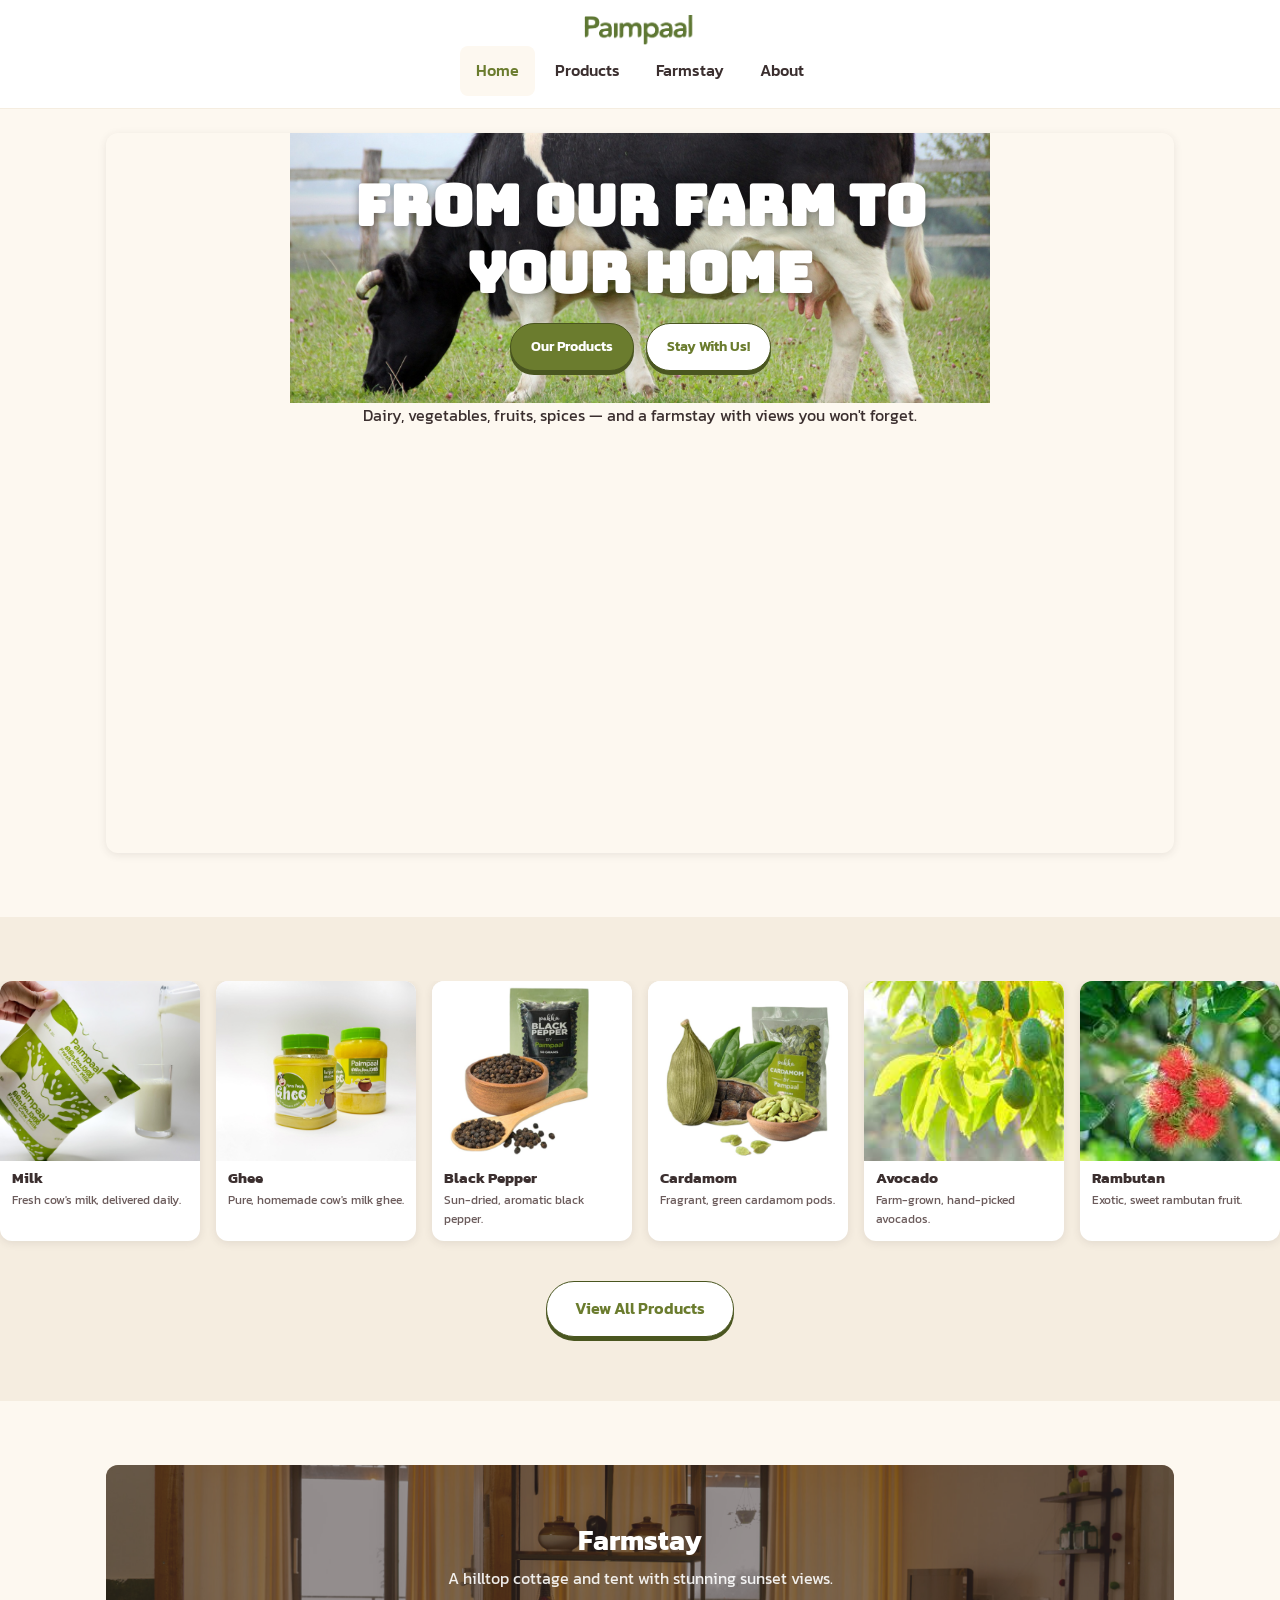
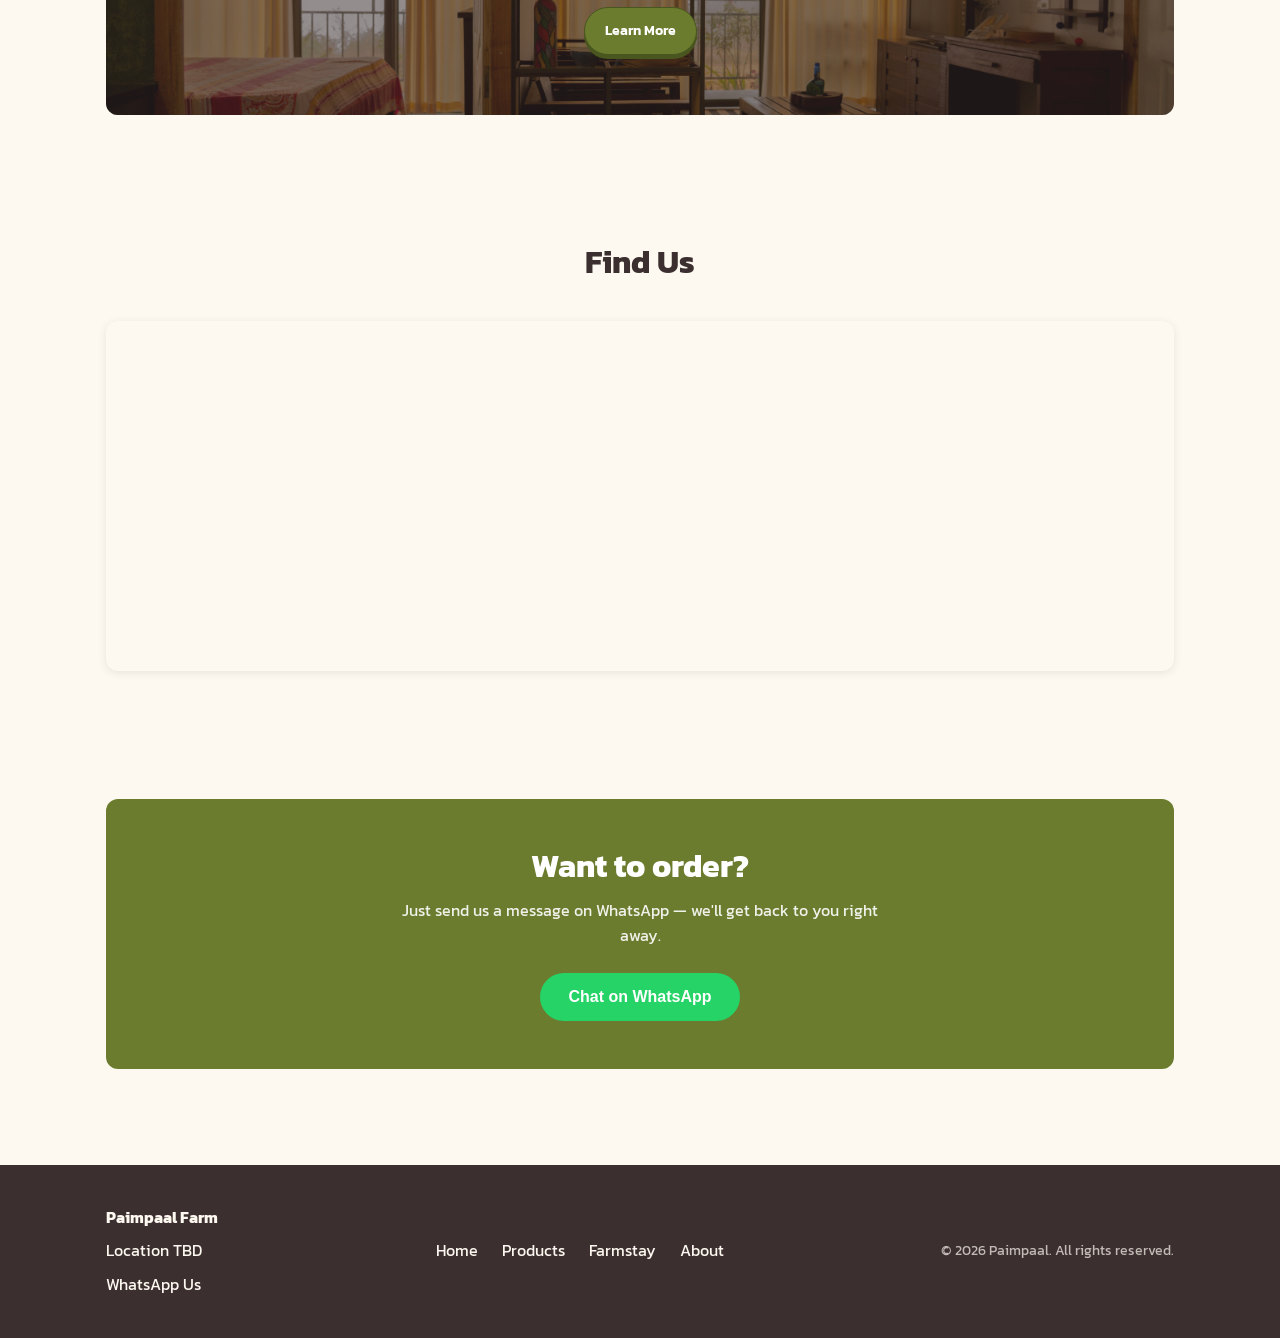
==== commit 5cf78288: "apr11 changes before major overhaul using" ====
--- a/index.html
+++ b/index.html
@@ -39,13 +39,15 @@
       <div class="hero">
         <div class="hero__content">
           <h1>From Our Farm To Your Home</h1>
-          <p>Dairy, vegetables, fruits, spices — and a farmstay with views you won't forget.</p>
           <div style="display: flex; gap: 0.75rem; justify-content: center;">
             <a href="products.html" class="btn btn--primary btn--sm">Our Products</a>
             <a href="farmstay.html" class="btn btn--outline btn--sm">Stay With Us!</a>
           </div>
         </div>
-        <img src="images/cow2.jpg" alt="Cow" class="hero__bg" loading="eager">
+        <div class="hero_content2">
+          <p>Dairy, vegetables, fruits, spices — and a farmstay with views you won't forget.</p>
+        </div>
+        <!-- <img src="images/cow2.jpg" alt="Cow" class="hero__bg" loading="eager"> -->
       </div>
     </div>
   </section>
--- a/css/style.css
+++ b/css/style.css
@@ -210,20 +210,38 @@
 
 /* ===== HERO ===== */
 .hero {
+  position: relative;
   display: flex;
   flex-direction: column;
   align-items: center;
   text-align: center;
   overflow: hidden;
-  background: linear-gradient(160deg, var(--green) 0%, var(--green-light) 50%, var(--terracotta) 100%);
   border-radius: var(--radius);
   box-shadow: var(--shadow);
 }
 
+/* .hero::before {
+  content: '';
+  position: absolute;
+  inset: 0;
+  background: url('../images/cottage_indoor2.jpg') center / cover no-repeat;
+  opacity: 0.8;
+  z-index: 0;
+} */
+
 .hero__content {
+  position: relative;
+  z-index: 1;
   color: var(--white);
   padding: 2.5rem 1.5rem 2rem;
   max-width: 700px;
+  background: url('../images/cow1.jpg') center / cover no-repeat;
+  background-
+}
+
+.hero_content2 {
+  position: relative;
+  z-index: 1;
 }
 
 .hero__bg {
@@ -231,6 +249,7 @@
   height: 300px;
   object-fit: cover;
   display: block;
+  position: relative;
 }
 
 @media (min-width: 768px) {
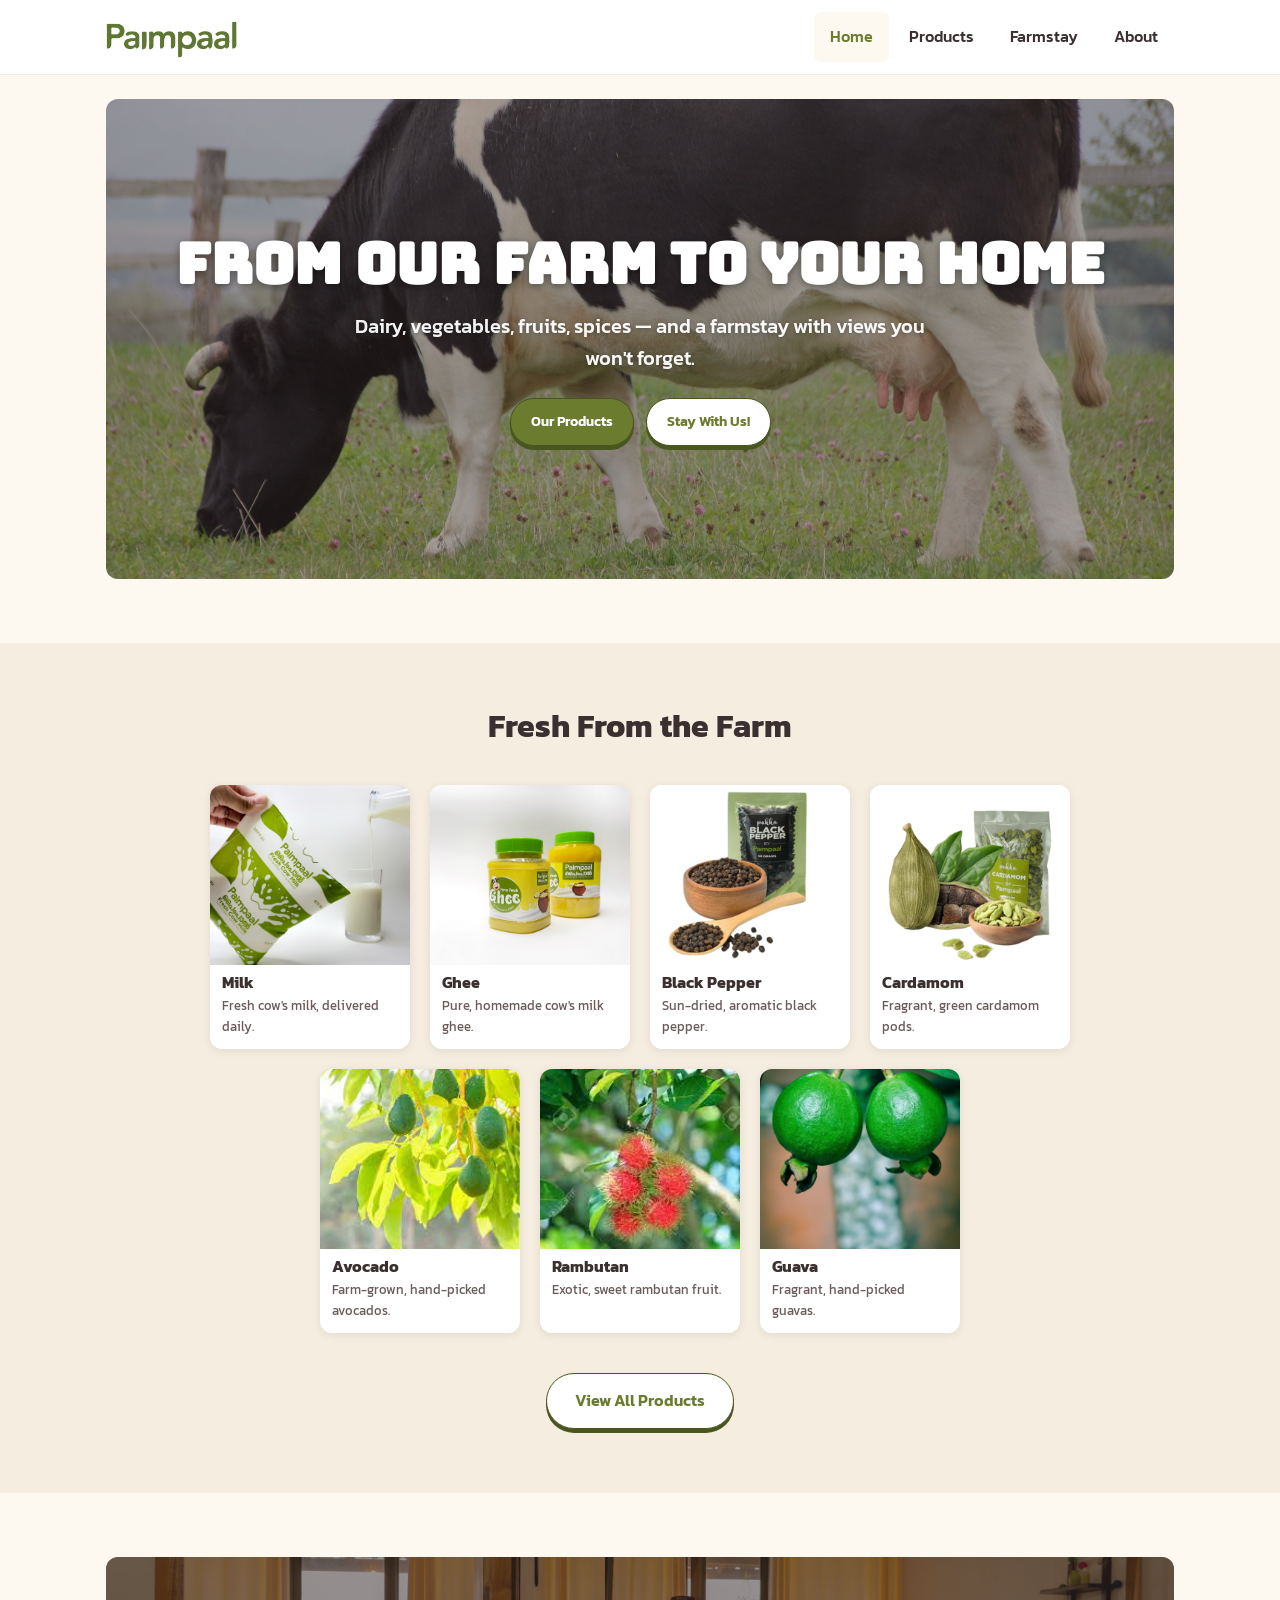
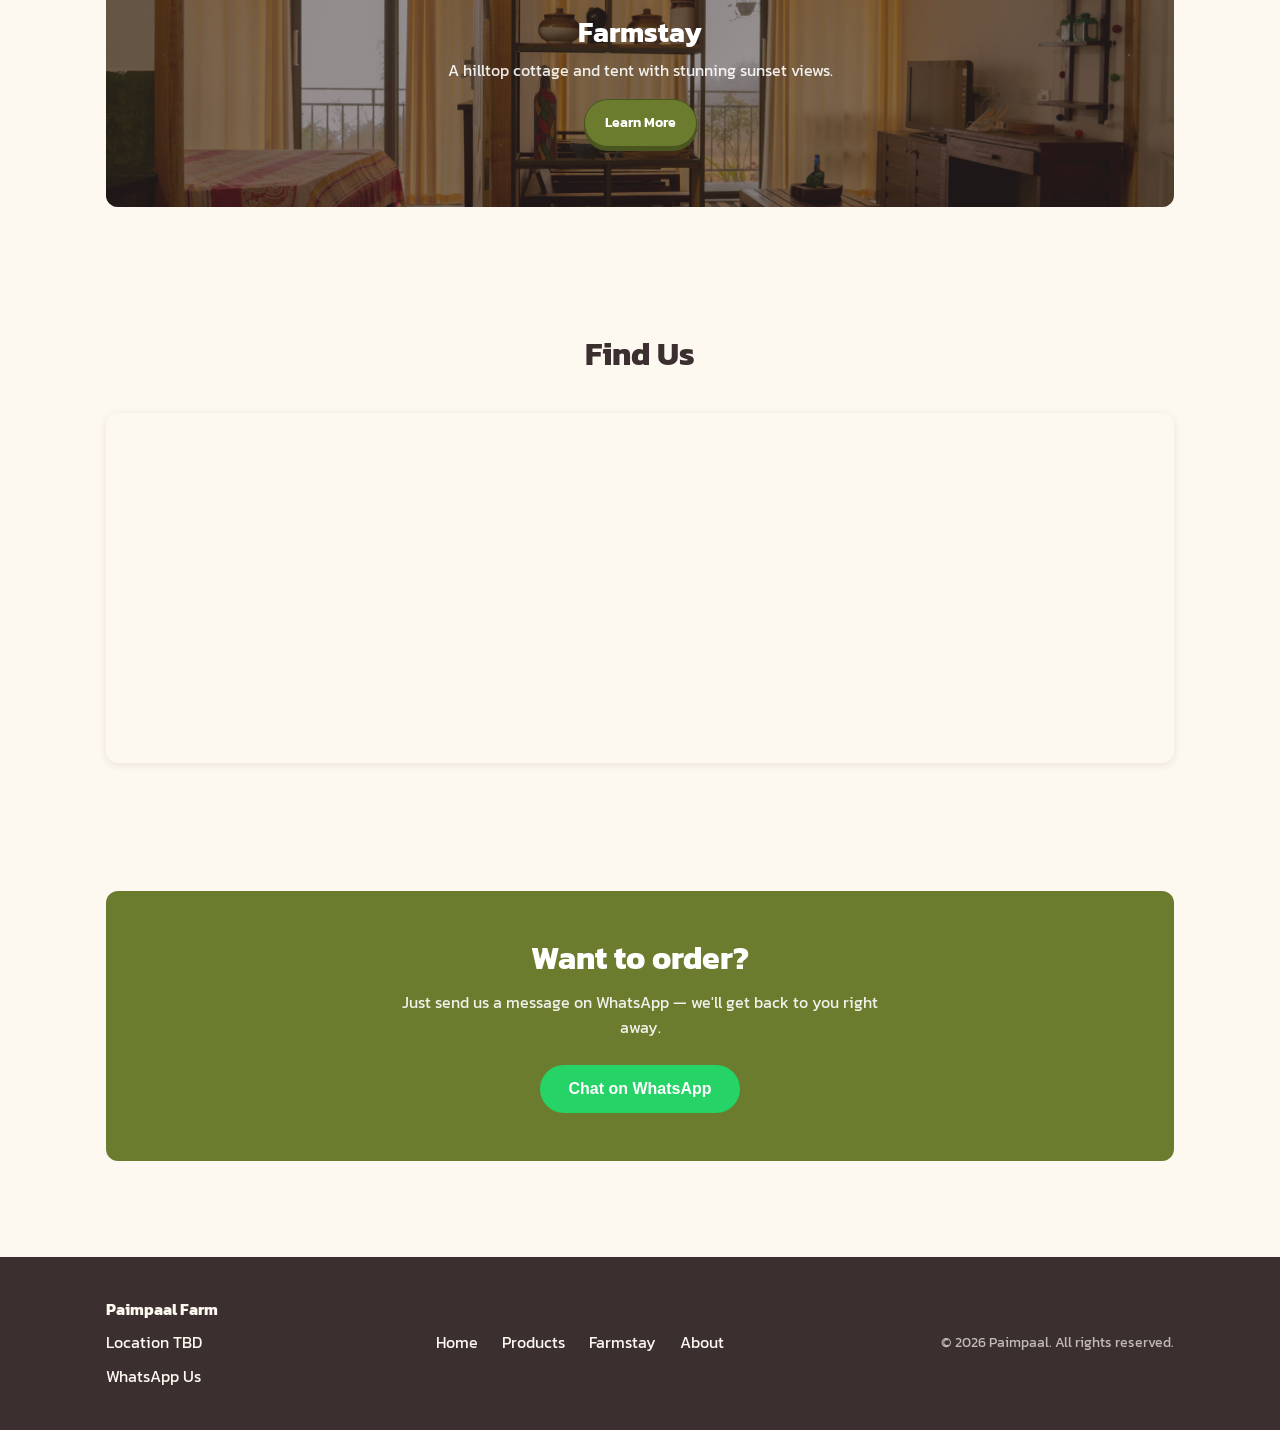
==== commit 2b9906b3: "some changes" ====
--- a/index.html
+++ b/index.html
@@ -33,27 +33,30 @@
     </div>
   </header>
 
-  <!-- Hero --> 
+  <!-- Hero -->
   <section style="padding-top: 1.5rem;">
     <div class="container">
       <div class="hero">
+        <img src="images/cow1.jpg" alt="Paimpaal farm cow" class="hero__bg" loading="eager">
         <div class="hero__content">
           <h1>From Our Farm To Your Home</h1>
-          <div style="display: flex; gap: 0.75rem; justify-content: center;">
+          <p>Dairy, vegetables, fruits, spices — and a farmstay with views you won't forget.</p>
+          <div class="hero__actions">
             <a href="products.html" class="btn btn--primary btn--sm">Our Products</a>
             <a href="farmstay.html" class="btn btn--outline btn--sm">Stay With Us!</a>
           </div>
         </div>
-        <div class="hero_content2">
-          <p>Dairy, vegetables, fruits, spices — and a farmstay with views you won't forget.</p>
-        </div>
-        <!-- <img src="images/cow2.jpg" alt="Cow" class="hero__bg" loading="eager"> -->
       </div>
     </div>
   </section>
 
   <!-- Product Scroll -->
   <section class="product-scroll-section">
+    <div class="container">
+      <div class="section-header">
+        <h2>Fresh From the Farm</h2>
+      </div>
+    </div>
     <div class="scroll-row">
       <div class="scroll-card">
         <img src="images/milk.jpg" alt="Fresh milk" loading="lazy">
--- a/css/style.css
+++ b/css/style.css
@@ -189,8 +189,11 @@
 
 @media (min-width: 768px) {
   .header .container {
-    flex-direction: column;
-    gap: 0.25rem;
+    justify-content: space-between;
+  }
+
+  .header__logo img {
+    height: 36px;
   }
 
   .header__nav {
@@ -212,71 +215,79 @@
 .hero {
   position: relative;
   display: flex;
-  flex-direction: column;
-  align-items: center;
+  align-items: center;
+  justify-content: center;
   text-align: center;
   overflow: hidden;
   border-radius: var(--radius);
-  box-shadow: var(--shadow);
-}
-
-/* .hero::before {
-  content: '';
+  min-height: 340px;
+}
+
+section.hero {
+  padding: 0;
+  border-radius: 0;
+}
+
+.hero__bg {
   position: absolute;
   inset: 0;
-  background: url('../images/cottage_indoor2.jpg') center / cover no-repeat;
-  opacity: 0.8;
-  z-index: 0;
-} */
+  width: 100%;
+  height: 100%;
+  object-fit: cover;
+  animation: hero-zoom 20s ease forwards;
+}
+
+@keyframes hero-zoom {
+  from { transform: scale(1); }
+  to { transform: scale(1.05); }
+}
 
 .hero__content {
   position: relative;
   z-index: 1;
   color: var(--white);
-  padding: 2.5rem 1.5rem 2rem;
-  max-width: 700px;
-  background: url('../images/cow1.jpg') center / cover no-repeat;
-  background-
-}
-
-.hero_content2 {
-  position: relative;
-  z-index: 1;
-}
-
-.hero__bg {
-  width: 100%;
-  height: 300px;
-  object-fit: cover;
-  display: block;
-  position: relative;
-}
-
-@media (min-width: 768px) {
-  .hero__bg {
-    height: 400px;
-  }
+  padding: 3rem 1.5rem;
+  background: rgba(59, 47, 47, 0.45);
+  width: 100%;
+  display: flex;
+  flex-direction: column;
+  align-items: center;
+  justify-content: center;
+  min-height: 340px;
 }
 
 .hero__content h1 {
   color: var(--white);
   font-family: 'Bungee', cursive;
-  font-size: 2.5rem;
-  margin-bottom: 1rem;
+  font-size: 2rem;
+  margin-bottom: 0.75rem;
   text-shadow: 0 2px 8px rgba(0,0,0,0.4);
 }
 
 .hero__content p {
-  font-size: 1.1rem;
-  margin-bottom: 2rem;
-  /* text-shadow: 0 1px 4px rgba(0,0,0,0.4); */
+  font-size: 1.05rem;
+  margin-bottom: 1.5rem;
   opacity: 0.95;
-  font-weight: 600
+  font-weight: 500;
+  max-width: 520px;
+  text-shadow: 0 1px 4px rgba(0,0,0,0.3);
+}
+
+.hero__actions {
+  display: flex;
+  gap: 0.75rem;
+  justify-content: center;
+  flex-wrap: wrap;
 }
 
 @media (min-width: 768px) {
   .hero {
-    min-height: 80vh;
+    min-height: 480px;
+  }
+
+  .hero__content {
+    min-height: 480px;
+    padding: 4rem 2rem;
   }
 
   .hero__content h1 {
@@ -285,6 +296,7 @@
 
   .hero__content p {
     font-size: 1.25rem;
+    max-width: 600px;
   }
 }
 
@@ -384,32 +396,53 @@
 }
 
 .scroll-card {
-  flex: 0 0 160px;
+  flex: 0 0 170px;
   scroll-snap-align: start;
   background: var(--white);
   border-radius: var(--radius);
   overflow: hidden;
   box-shadow: var(--shadow);
+  transition: transform var(--transition);
 }
 
 .scroll-card img {
   width: 100%;
-  height: 140px;
+  height: 150px;
   object-fit: cover;
 }
 
 .scroll-card h3 {
-  font-size: 0.95rem;
+  font-size: 1rem;
   padding: 0.5rem 0.75rem 0;
 }
 
 .scroll-card p {
-  font-size: 0.75rem;
+  font-size: 0.8rem;
   color: var(--brown-light);
   padding: 0.25rem 0.75rem 0.75rem;
 }
 
 @media (min-width: 768px) {
+  .scroll-row {
+    flex-wrap: wrap;
+    justify-content: center;
+    overflow-x: visible;
+    max-width: 1100px;
+    margin: 0 auto;
+    padding: 0 1rem 1rem;
+    gap: 1.25rem;
+  }
+
+  .scroll-card {
+    flex: 0 0 180px;
+  }
+
+  .scroll-card img {
+    height: 160px;
+  }
+}
+
+@media (min-width: 1024px) {
   .scroll-card {
     flex: 0 0 200px;
   }
